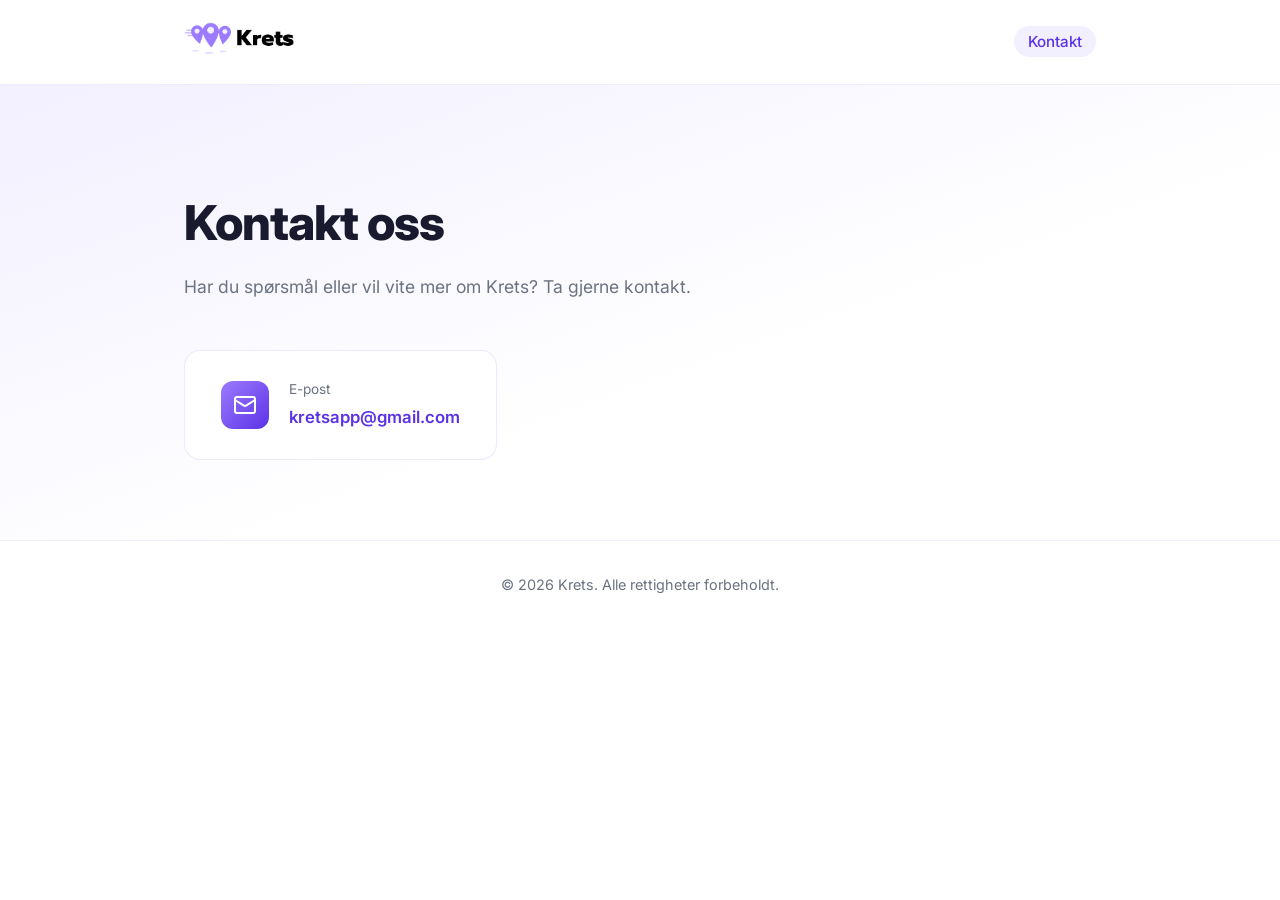
==== kontakt.html @ 2025fb12 "Initial commit – Krets landing page Co-Authored-By: Claude Sonnet 4.6 <noreply@anthropic.com>" ====
<!DOCTYPE html>
<html lang="no">
<head>
  <meta charset="UTF-8" />
  <meta name="viewport" content="width=device-width, initial-scale=1.0" />
  <title>Kontakt – Krets</title>
  <link rel="preconnect" href="https://fonts.googleapis.com" />
  <link rel="preconnect" href="https://fonts.gstatic.com" crossorigin />
  <link href="https://fonts.googleapis.com/css2?family=Inter:wght@400;500;600;700;800&display=swap" rel="stylesheet" />
  <link rel="stylesheet" href="style.css" />
</head>
<body>

  <!-- HEADER -->
  <header>
    <div class="container header-inner">
      <a href="index.html"><img src="krets-logo-main.png" alt="Krets" class="logo-img" /></a>
      <nav>
        <a href="kontakt.html" class="nav-link active">Kontakt</a>
      </nav>
    </div>
  </header>

  <!-- CONTACT -->
  <section class="contact-page">
    <div class="container">
      <h1>Kontakt oss</h1>
      <p class="contact-sub">Har du spørsmål eller vil vite mer om Krets? Ta gjerne kontakt.</p>
      <div class="contact-card">
        <div class="contact-icon">
          <svg xmlns="http://www.w3.org/2000/svg" width="24" height="24" viewBox="0 0 24 24" fill="none" stroke="currentColor" stroke-width="2" stroke-linecap="round" stroke-linejoin="round"><rect width="20" height="16" x="2" y="4" rx="2"/><path d="m22 7-8.97 5.7a1.94 1.94 0 0 1-2.06 0L2 7"/></svg>
        </div>
        <div>
          <p class="contact-label">E-post</p>
          <a href="mailto:kretsapp@gmail.com" class="contact-value">kretsapp@gmail.com</a>
        </div>
      </div>
    </div>
  </section>

  <!-- FOOTER -->
  <footer>
    <div class="container">
      <p>© 2026 Krets. Alle rettigheter forbeholdt.</p>
    </div>
  </footer>

</body>
</html>
---- style.css ----
*, *::before, *::after {
  box-sizing: border-box;
  margin: 0;
  padding: 0;
}

:root {
  --purple: #9D7BFF;
  --purple-dark: #5B33E6;
  --purple-light: #C4AEFF;
  --frost: #F2F0FF;
  --ink: #1A1A2E;
  --gray: #6b7280;
  --white: #ffffff;
}

html {
  scroll-behavior: smooth;
}

body {
  font-family: 'Inter', sans-serif;
  color: var(--ink);
  background: var(--white);
  line-height: 1.6;
}

.container {
  max-width: 960px;
  margin: 0 auto;
  padding: 0 24px;
}

/* HEADER */
header {
  padding: 20px 0;
  border-bottom: 1px solid rgba(157, 123, 255, 0.15);
}

.header-inner {
  display: flex;
  align-items: center;
  justify-content: space-between;
}

.logo-img {
  height: 36px;
  width: auto;
}

.nav-link {
  font-size: 0.95rem;
  font-weight: 500;
  color: var(--ink);
  text-decoration: none;
  padding: 6px 14px;
  border-radius: 50px;
  transition: background 0.15s, color 0.15s;
}

.nav-link:hover,
.nav-link.active {
  background: var(--frost);
  color: var(--purple-dark);
}

/* CONTACT PAGE */
.contact-page {
  padding: 100px 0 80px;
  background: linear-gradient(160deg, var(--frost) 0%, var(--white) 60%);
}

.contact-page h1 {
  font-size: clamp(2rem, 5vw, 3rem);
  font-weight: 800;
  letter-spacing: -1px;
  margin-bottom: 12px;
  color: var(--ink);
}

.contact-sub {
  font-size: 1.1rem;
  color: var(--gray);
  margin-bottom: 48px;
}

.contact-card {
  display: inline-flex;
  align-items: center;
  gap: 20px;
  background: var(--white);
  border: 1px solid rgba(196, 174, 255, 0.3);
  border-radius: 16px;
  padding: 28px 36px;
}

.contact-icon {
  display: inline-flex;
  align-items: center;
  justify-content: center;
  width: 48px;
  height: 48px;
  background: linear-gradient(135deg, var(--purple) 0%, var(--purple-dark) 100%);
  border-radius: 12px;
  color: var(--white);
  flex-shrink: 0;
}

.contact-label {
  font-size: 0.85rem;
  color: var(--gray);
  margin-bottom: 4px;
}

.contact-value {
  font-size: 1.05rem;
  font-weight: 600;
  color: var(--purple-dark);
  text-decoration: none;
}

.contact-value:hover {
  text-decoration: underline;
}

/* HERO */
.hero {
  padding: 100px 0 80px;
  text-align: center;
  background: linear-gradient(160deg, var(--frost) 0%, var(--white) 60%);
}

.hero h1 {
  font-size: clamp(2rem, 5vw, 3.2rem);
  font-weight: 800;
  line-height: 1.15;
  letter-spacing: -1px;
  margin-bottom: 20px;
  color: var(--ink);
}

.hero-sub {
  font-size: 1.15rem;
  color: var(--gray);
  max-width: 580px;
  margin: 0 auto 36px;
}

/* BUTTON */
.btn {
  display: inline-block;
  background: linear-gradient(135deg, var(--purple) 0%, var(--purple-dark) 100%);
  color: var(--white);
  font-size: 1rem;
  font-weight: 600;
  padding: 14px 32px;
  border-radius: 50px;
  border: none;
  cursor: pointer;
  text-decoration: none;
  transition: opacity 0.2s, transform 0.1s;
}

.btn:hover {
  opacity: 0.9;
  transform: translateY(-1px);
}

/* FEATURES */
.features {
  padding: 80px 0;
  background: var(--white);
}

.features h2 {
  text-align: center;
  font-size: 1.8rem;
  font-weight: 700;
  margin-bottom: 48px;
  color: var(--ink);
}

.feature-grid {
  display: grid;
  grid-template-columns: repeat(auto-fit, minmax(240px, 1fr));
  gap: 32px;
}

.feature-card {
  background: var(--frost);
  border-radius: 16px;
  padding: 36px 28px;
  text-align: center;
  border: 1px solid rgba(196, 174, 255, 0.3);
}

.feature-icon {
  display: inline-flex;
  align-items: center;
  justify-content: center;
  width: 56px;
  height: 56px;
  background: linear-gradient(135deg, var(--purple) 0%, var(--purple-dark) 100%);
  border-radius: 14px;
  color: var(--white);
  margin-bottom: 20px;
}

.feature-card h3 {
  font-size: 1.1rem;
  font-weight: 700;
  margin-bottom: 10px;
  color: var(--ink);
}

.feature-card p {
  font-size: 0.95rem;
  color: var(--gray);
}

/* SIGNUP */
.signup {
  padding: 80px 0;
  background: linear-gradient(160deg, var(--frost) 0%, #ede9ff 100%);
  text-align: center;
}

.signup h2 {
  font-size: 1.8rem;
  font-weight: 700;
  margin-bottom: 12px;
  color: var(--ink);
}

.signup p {
  color: var(--gray);
  margin-bottom: 32px;
}

.signup-form {
  display: flex;
  gap: 12px;
  justify-content: center;
  flex-wrap: wrap;
}

.signup-form input[type="email"] {
  padding: 14px 20px;
  font-size: 1rem;
  border: 2px solid var(--purple-light);
  border-radius: 50px;
  outline: none;
  width: 300px;
  transition: border-color 0.2s;
  background: var(--white);
  color: var(--ink);
}

.signup-form input[type="email"]:focus {
  border-color: var(--purple);
}

.form-feedback {
  margin-top: 16px;
  font-size: 0.95rem;
  min-height: 24px;
  color: var(--purple-dark);
  font-weight: 500;
}

/* FOOTER */
footer {
  padding: 32px 0;
  text-align: center;
  border-top: 1px solid rgba(157, 123, 255, 0.15);
}

footer p {
  font-size: 0.9rem;
  color: var(--gray);
}

/* MOBILE */
@media (max-width: 600px) {
  .hero {
    padding: 64px 0 56px;
  }

  .signup-form {
    flex-direction: column;
    align-items: center;
  }

  .signup-form input[type="email"] {
    width: 100%;
    max-width: 360px;
  }
}
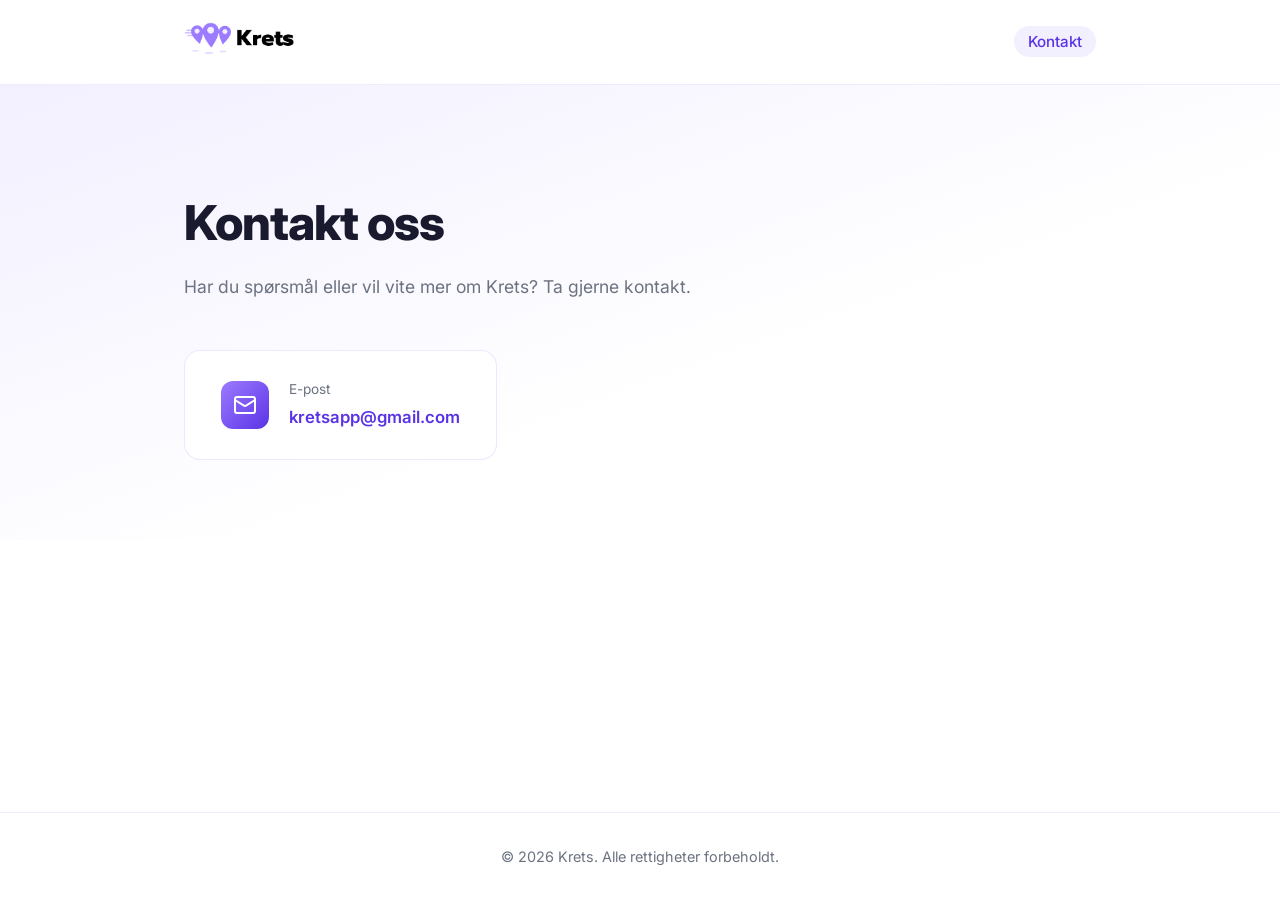
==== commit 5ddc93b4: "Fix footer to stick to bottom on contact page Co-Authored-By: Claude Sonnet 4.6 <noreply@anthropic.c" ====
--- a/kontakt.html
+++ b/kontakt.html
@@ -4,6 +4,7 @@
   <meta charset="UTF-8" />
   <meta name="viewport" content="width=device-width, initial-scale=1.0" />
   <title>Kontakt – Krets</title>
+  <link rel="icon" type="image/svg+xml" href="krets-icon.svg" />
   <link rel="preconnect" href="https://fonts.googleapis.com" />
   <link rel="preconnect" href="https://fonts.gstatic.com" crossorigin />
   <link href="https://fonts.googleapis.com/css2?family=Inter:wght@400;500;600;700;800&display=swap" rel="stylesheet" />
@@ -22,7 +23,7 @@
   </header>
 
   <!-- CONTACT -->
-  <section class="contact-page">
+  <main><section class="contact-page">
     <div class="container">
       <h1>Kontakt oss</h1>
       <p class="contact-sub">Har du spørsmål eller vil vite mer om Krets? Ta gjerne kontakt.</p>
@@ -36,7 +37,7 @@
         </div>
       </div>
     </div>
-  </section>
+  </section></main>
 
   <!-- FOOTER -->
   <footer>
--- a/style.css
+++ b/style.css
@@ -23,6 +23,13 @@
   color: var(--ink);
   background: var(--white);
   line-height: 1.6;
+  min-height: 100vh;
+  display: flex;
+  flex-direction: column;
+}
+
+main {
+  flex: 1;
 }
 
 .container {
